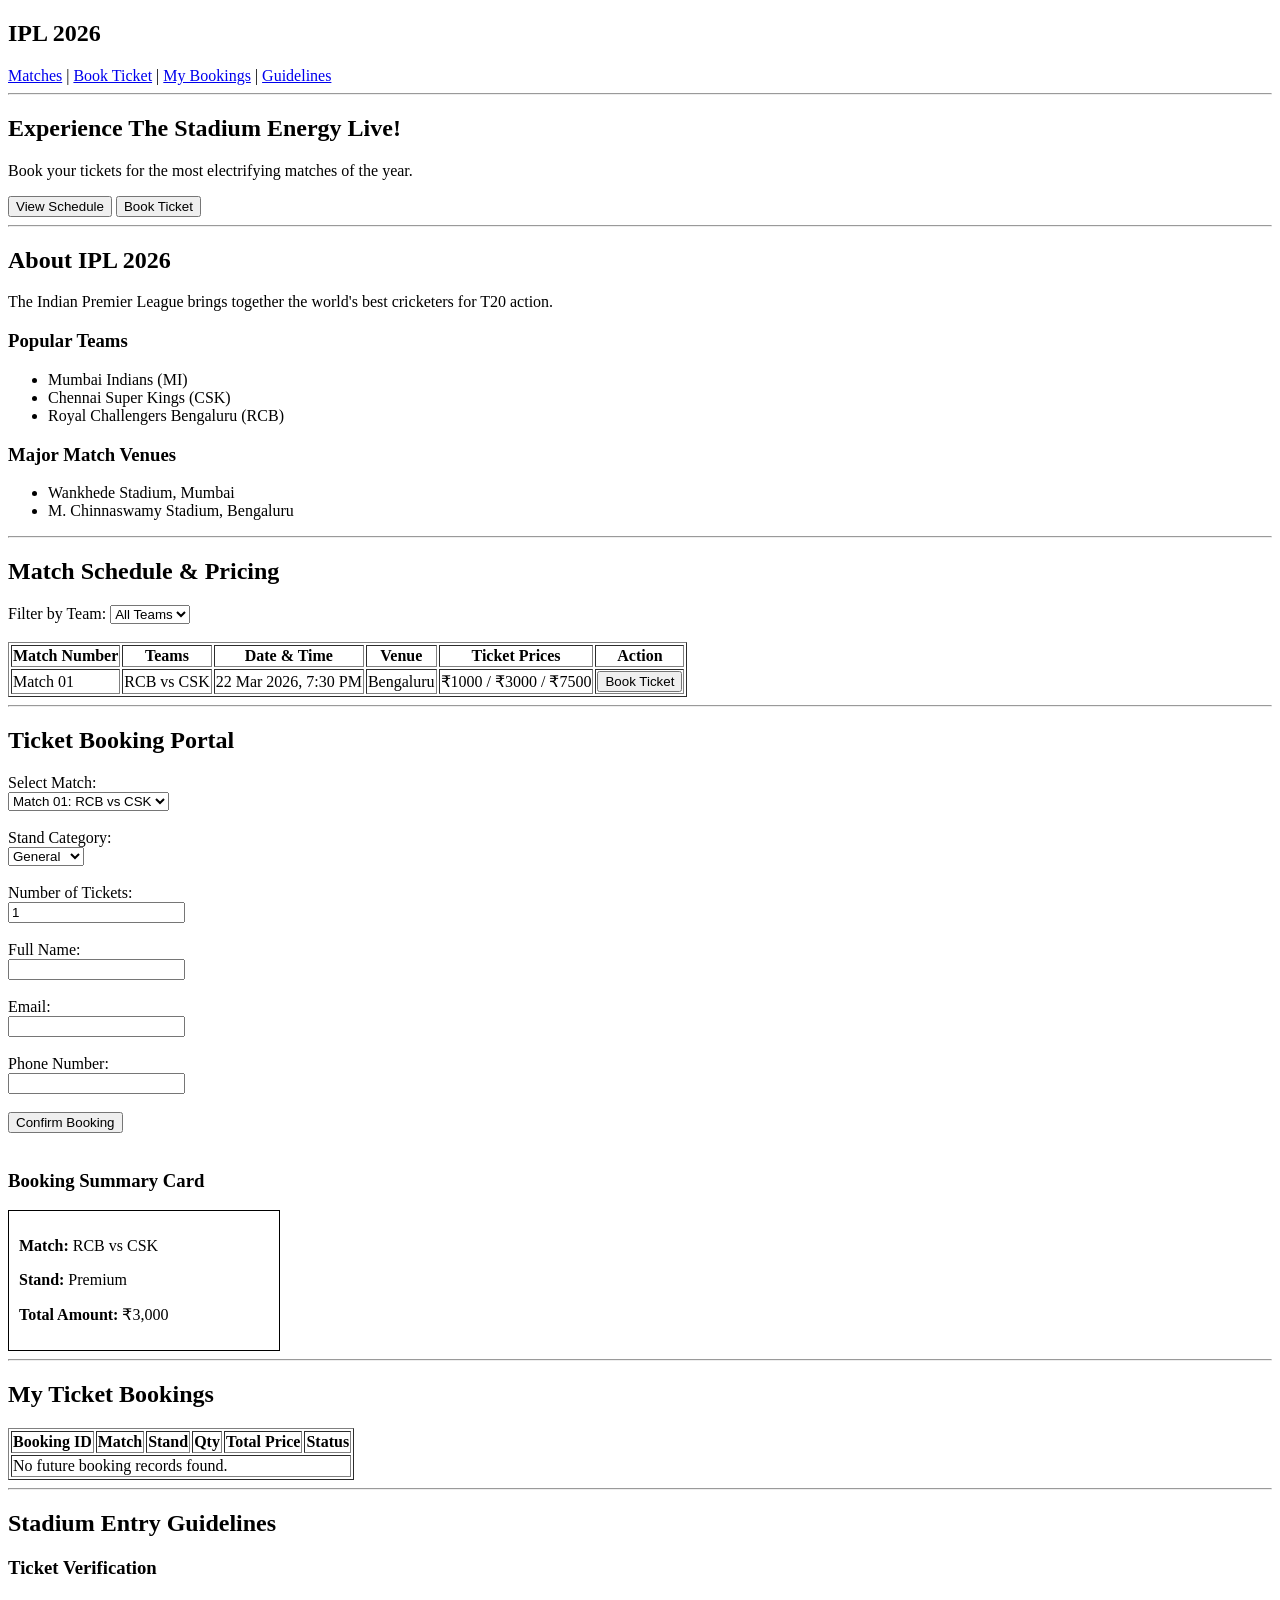
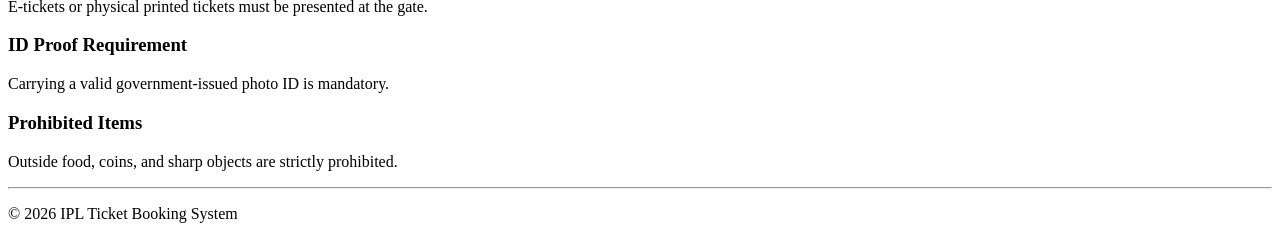
==== index.html @ 7bfd3eaf "Activity 1: IPL Ticket Booking Basic HTML Structure" ====
<!DOCTYPE html>
<html lang="en">
<head>
    <meta charset="UTF-8">
    <title>IPL Ticket Booking</title>
</head>
<body>

    <!-- 1. Navigation Bar -->
    <header>
        <h2>IPL 2026</h2>
        <nav>
            <a href="#matches">Matches</a> | 
            <a href="#book">Book Ticket</a> | 
            <a href="#my-bookings">My Bookings</a> | 
            <a href="#guidelines">Guidelines</a>
        </nav>
    </header>

    <hr>

    <!-- 2. Banner (Hero) Section -->
    <section>
        <h1>Experience The Stadium Energy Live!</h1>
        <p>Book your tickets for the most electrifying matches of the year.</p>
        <button>View Schedule</button>
        <button>Book Ticket</button>
    </section>

    <hr>
    <!-- 3. About IPL 2026 Section -->
    <section>
        <h2>About IPL 2026</h2>
        <p>The Indian Premier League brings together the world's best cricketers for T20 action.</p>
        
        <h3>Popular Teams</h3>
        <ul>
            <li>Mumbai Indians (MI)</li>
            <li>Chennai Super Kings (CSK)</li>
            <li>Royal Challengers Bengaluru (RCB)</li>
        </ul>

        <h3>Major Match Venues</h3>
        <ul>
            <li>Wankhede Stadium, Mumbai</li>
            <li>M. Chinnaswamy Stadium, Bengaluru</li>
        </ul>
    </section>

    <hr>
    <!-- 4 & 5. Match Schedule Section & Team Filter -->
    <section id="matches">
        <h2>Match Schedule & Pricing</h2>
        
        <label for="teamFilter">Filter by Team:</label>
        <select id="teamFilter">
            <option value="all">All Teams</option>
            <option value="rcb">RCB</option>
            <option value="csk">CSK</option>
        </select>
        <br><br>

        <table border="1">
            <thead>
                <tr>
                    <th>Match Number</th>
                    <th>Teams</th>
                    <th>Date & Time</th>
                    <th>Venue</th>
                    <th>Ticket Prices</th>
                    <th>Action</th>
                </tr>
            </thead>
            <tbody>
                <tr>
                    <td>Match 01</td>
                    <td>RCB vs CSK</td>
                    <td>22 Mar 2026, 7:30 PM</td>
                    <td>Bengaluru</td>
                    <td>₹1000 / ₹3000 / ₹7500</td>
                    <td><button>Book Ticket</button></td>
                </tr>
            </tbody>
        </table>
    </section>

    <hr>
    <!-- 6 & 7. Ticket Booking Form & Booking Summary Card -->
    <section id="book">
        <h2>Ticket Booking Portal</h2>
        
        <form>
            <label>Select Match:</label><br>
            <select>
                <option>Match 01: RCB vs CSK</option>
            </select><br><br>

            <label>Stand Category:</label><br>
            <select>
                <option>General</option>
                <option>Premium</option>
                <option>VIP</option>
            </select><br><br>

            <label>Number of Tickets:</label><br>
            <input type="number" value="1"><br><br>

            <label>Full Name:</label><br>
            <input type="text"><br><br>

            <label>Email:</label><br>
            <input type="email"><br><br>

            <label>Phone Number:</label><br>
            <input type="tel"><br><br>

            <button type="submit">Confirm Booking</button>
        </form>

        <br>
        <h3>Booking Summary Card</h3>
        <div style="border: 1px solid black; padding: 10px; width: 250px;">
            <p><strong>Match:</strong> RCB vs CSK</p>
            <p><strong>Stand:</strong> Premium</p>
            <p><strong>Total Amount:</strong> ₹3,000</p>
        </div>
    </section>

    <hr>
    <!-- 8. My Ticket Bookings Section -->
    <section id="my-bookings">
        <h2>My Ticket Bookings</h2>
        <table border="1">
            <thead>
                <tr>
                    <th>Booking ID</th>
                    <th>Match</th>
                    <th>Stand</th>
                    <th>Qty</th>
                    <th>Total Price</th>
                    <th>Status</th>
                </tr>
            </thead>
            <tbody>
                <tr>
                    <td colspan="6">No future booking records found.</td>
                </tr>
            </tbody>
        </table>
    </section>

    <hr>

    <!-- 9. Guidelines Section -->
    <section id="guidelines">
        <h2>Stadium Entry Guidelines</h2>
        <div>
            <h3>Ticket Verification</h3>
            <p>E-tickets or physical printed tickets must be presented at the gate.</p>
        </div>
        <div>
            <h3>ID Proof Requirement</h3>
            <p>Carrying a valid government-issued photo ID is mandatory.</p>
        </div>
        <div>
            <h3>Prohibited Items</h3>
            <p>Outside food, coins, and sharp objects are strictly prohibited.</p>
        </div>
    </section>

    <hr>

    <!-- 10. Footer -->
    <footer>
        <p>&copy; 2026 IPL Ticket Booking System</p>
    </footer>

</body>
</html>
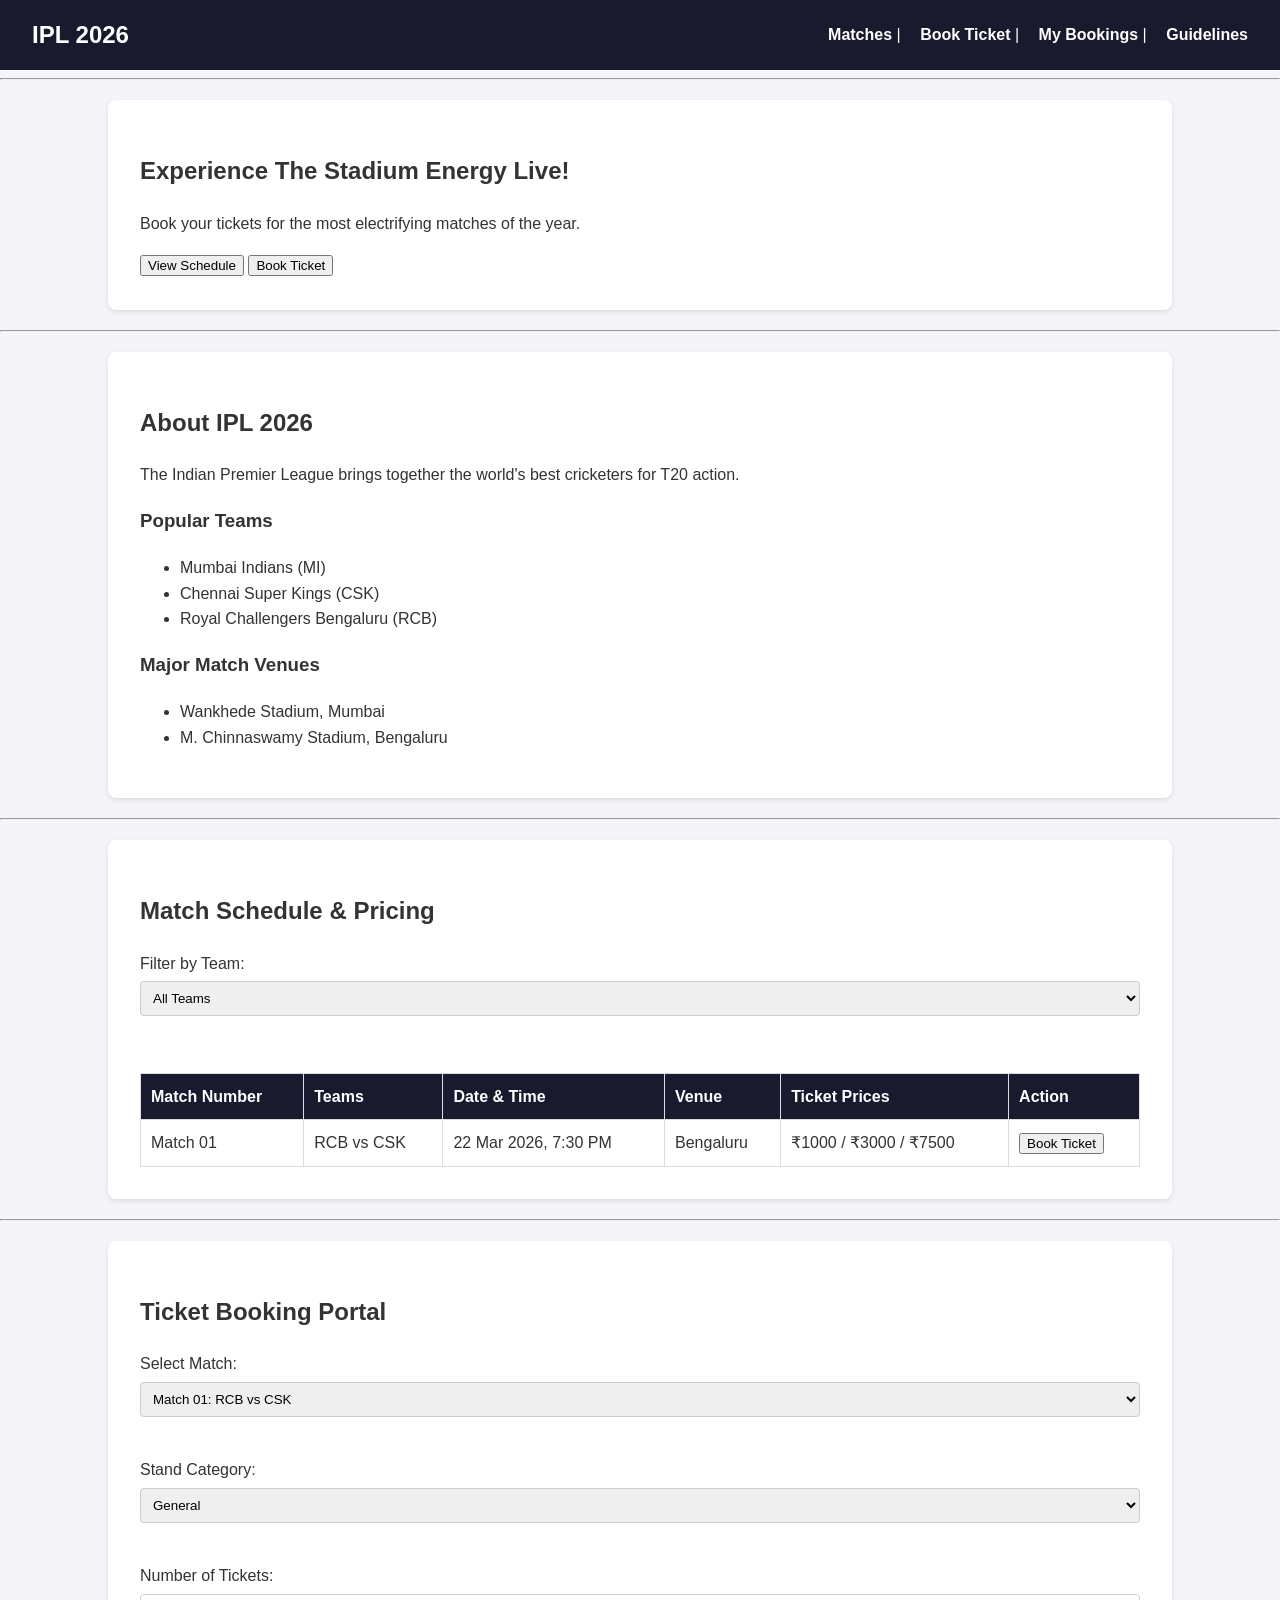
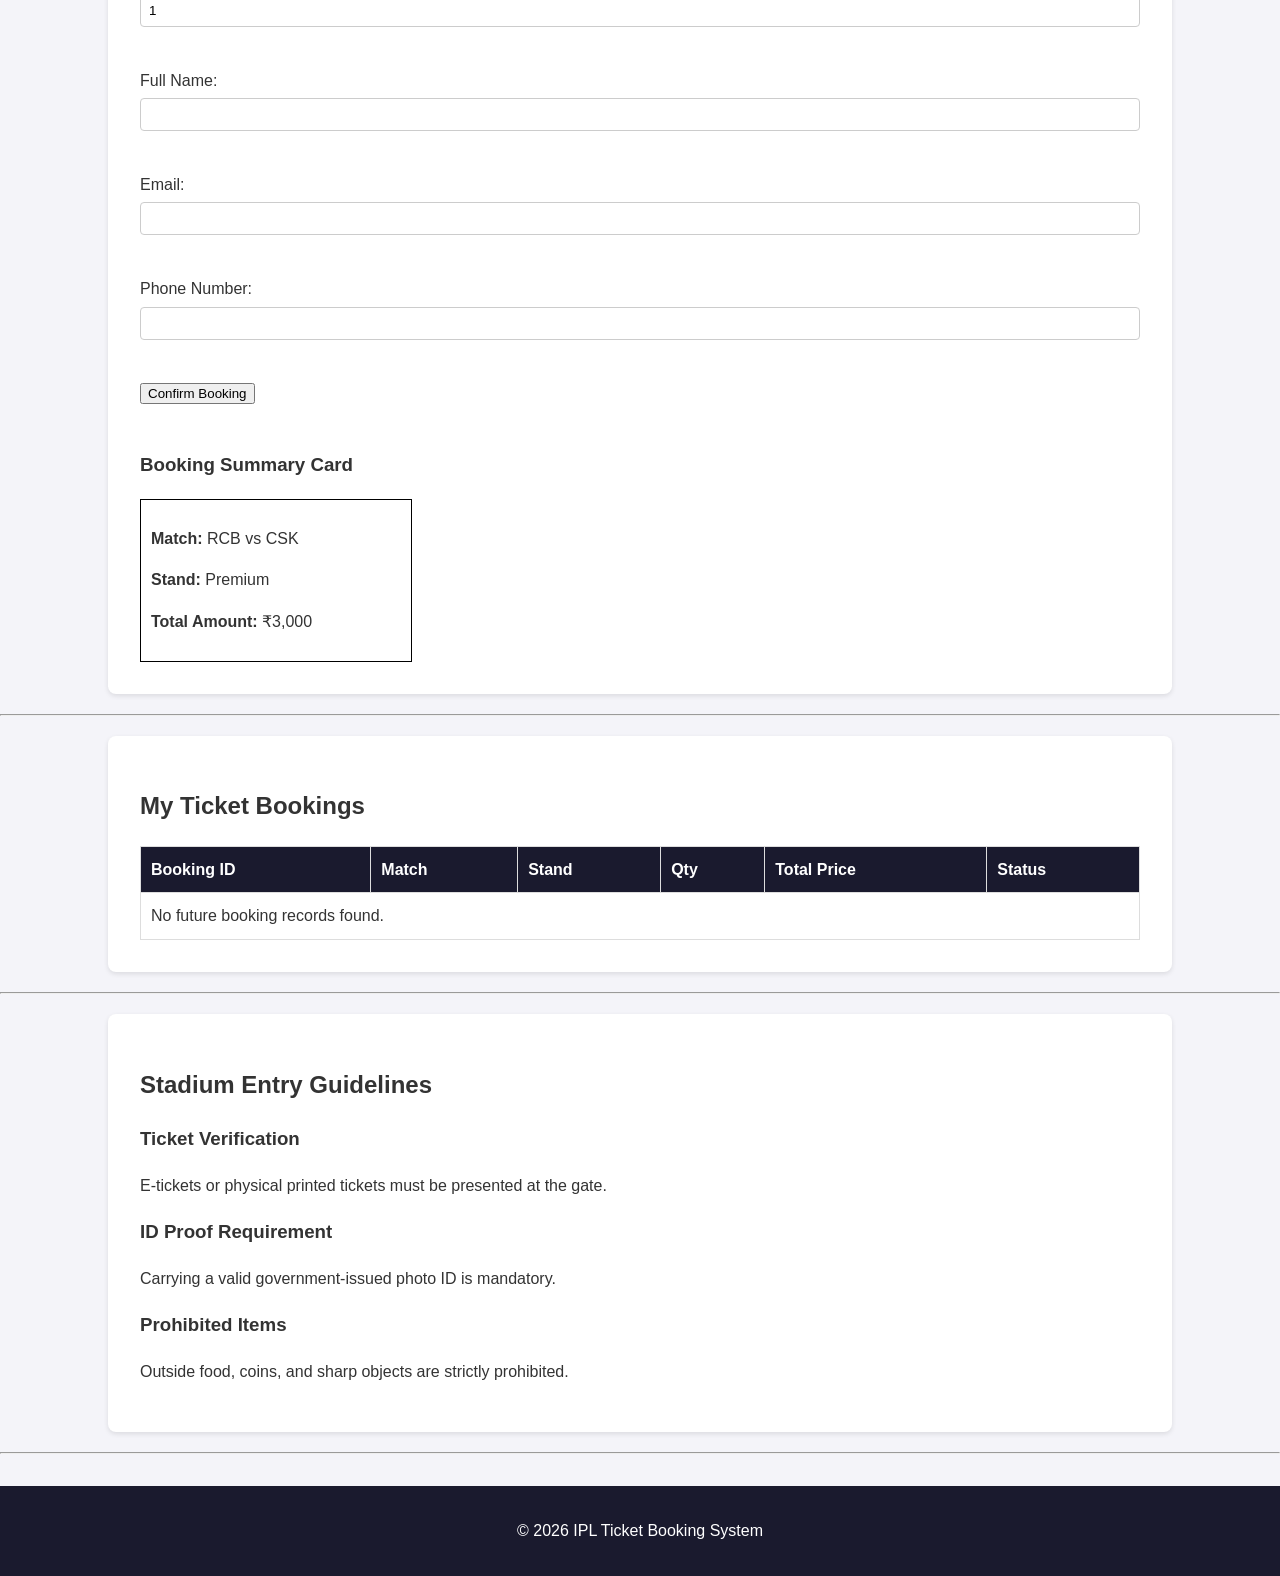
==== commit 04288161: "Complete Activity 2: Added CSS styles and stylesheet" ====
--- a/index.html
+++ b/index.html
@@ -3,6 +3,7 @@
 <head>
     <meta charset="UTF-8">
     <title>IPL Ticket Booking</title>
+    <link rel="stylesheet" href="CSS/style.css">
 </head>
 <body>
 
--- a/CSS/style.css
+++ b/CSS/style.css
@@ -0,0 +1,111 @@
+:root {
+    --primary-color: #1a1a2e;
+    --accent-color: #e94560;
+    --bg-color: #f4f4f9;
+    --text-color: #333333;
+    --white: #ffffff;
+}
+
+body {
+    font-family: Arial, sans-serif;
+    margin: 0;
+    padding: 0;
+    background-color: var(--bg-color);
+    color: var(--text-color);
+    line-height: 1.6;
+}
+
+/* Header & Navigation */
+header {
+    background-color: var(--primary-color);
+    color: var(--white);
+    padding: 1rem 2rem;
+    display: flex;
+    justify-content: space-between;
+    align-items: center;
+    position: sticky;
+    top: 0;
+    z-index: 100;
+}
+
+header h2 {
+    margin: 0;
+}
+
+nav a {
+    color: var(--white);
+    text-decoration: none;
+    margin-left: 15px;
+    font-weight: bold;
+}
+
+nav a:hover {
+    color: var(--accent-color);
+}
+
+/* Hero Section */
+.hero {
+    background: linear-gradient(rgba(0,0,0,0.6), rgba(0,0,0,0.6)), url('https://images.unsplash.com/photo-1540747913346-19e32dc3e97e?auto=format&fit=crop&w=1200&q=80') no-repeat center center/cover;
+    color: var(--white);
+    text-align: center;
+    padding: 4rem 2rem;
+}
+
+.hero button {
+    background-color: var(--accent-color);
+    color: var(--white);
+    border: none;
+    padding: 10px 20px;
+    margin: 10px;
+    cursor: pointer;
+    font-size: 1rem;
+    border-radius: 5px;
+}
+
+/* Sections & Cards */
+section {
+    max-width: 1000px;
+    margin: 20px auto;
+    background: var(--white);
+    padding: 2rem;
+    border-radius: 8px;
+    box-shadow: 0 2px 5px rgba(0,0,0,0.1);
+}
+
+/* Tables */
+table {
+    width: 100%;
+    border-collapse: collapse;
+    margin-top: 1rem;
+}
+
+th, td {
+    border: 1px solid #ddd;
+    padding: 10px;
+    text-align: left;
+}
+
+th {
+    background-color: var(--primary-color);
+    color: var(--white);
+}
+
+/* Forms */
+input, select {
+    width: 100%;
+    padding: 8px;
+    margin-top: 5px;
+    margin-bottom: 15px;
+    box-sizing: border-box;
+    border: 1px solid #ccc;
+    border-radius: 4px;
+}
+
+/* Footer */
+footer {
+    text-align: center;
+    padding: 1rem;
+    background-color: var(--primary-color);
+    color: var(--white);
+    margin-top: 2rem;
+}
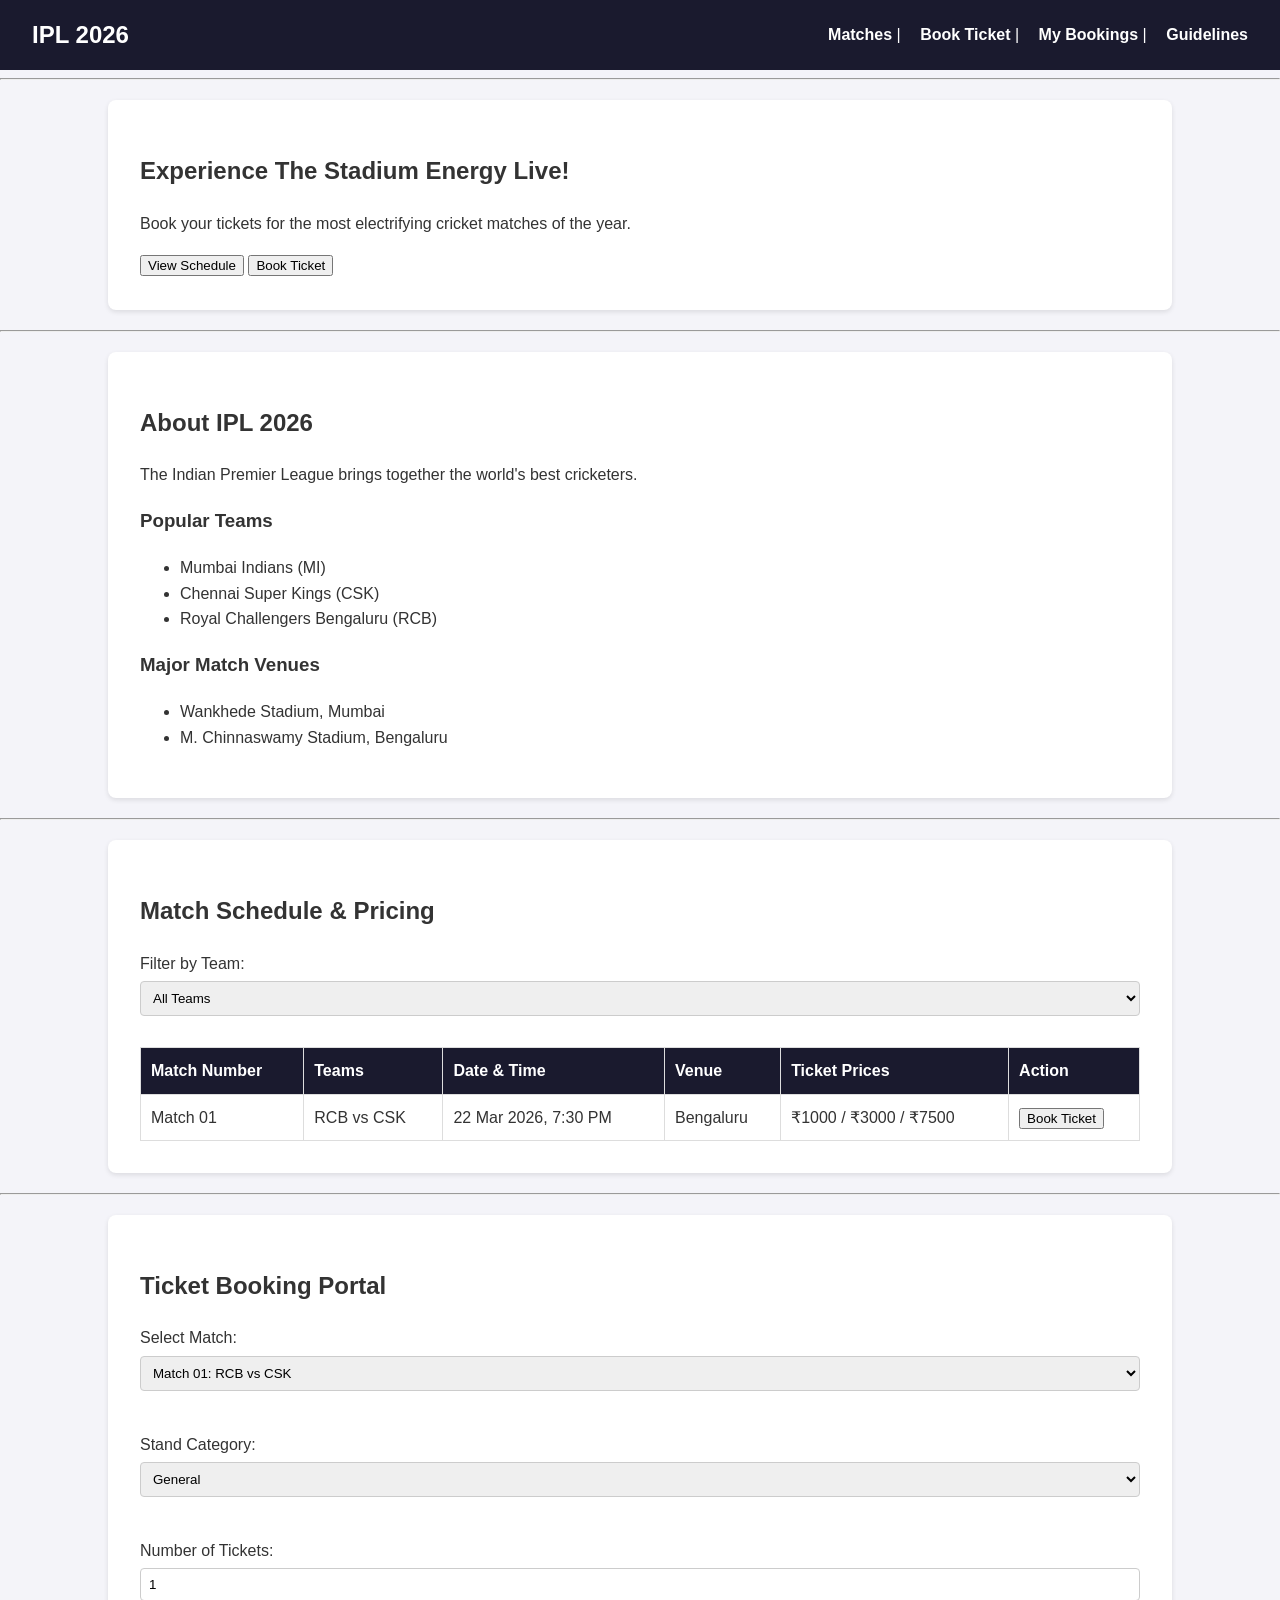
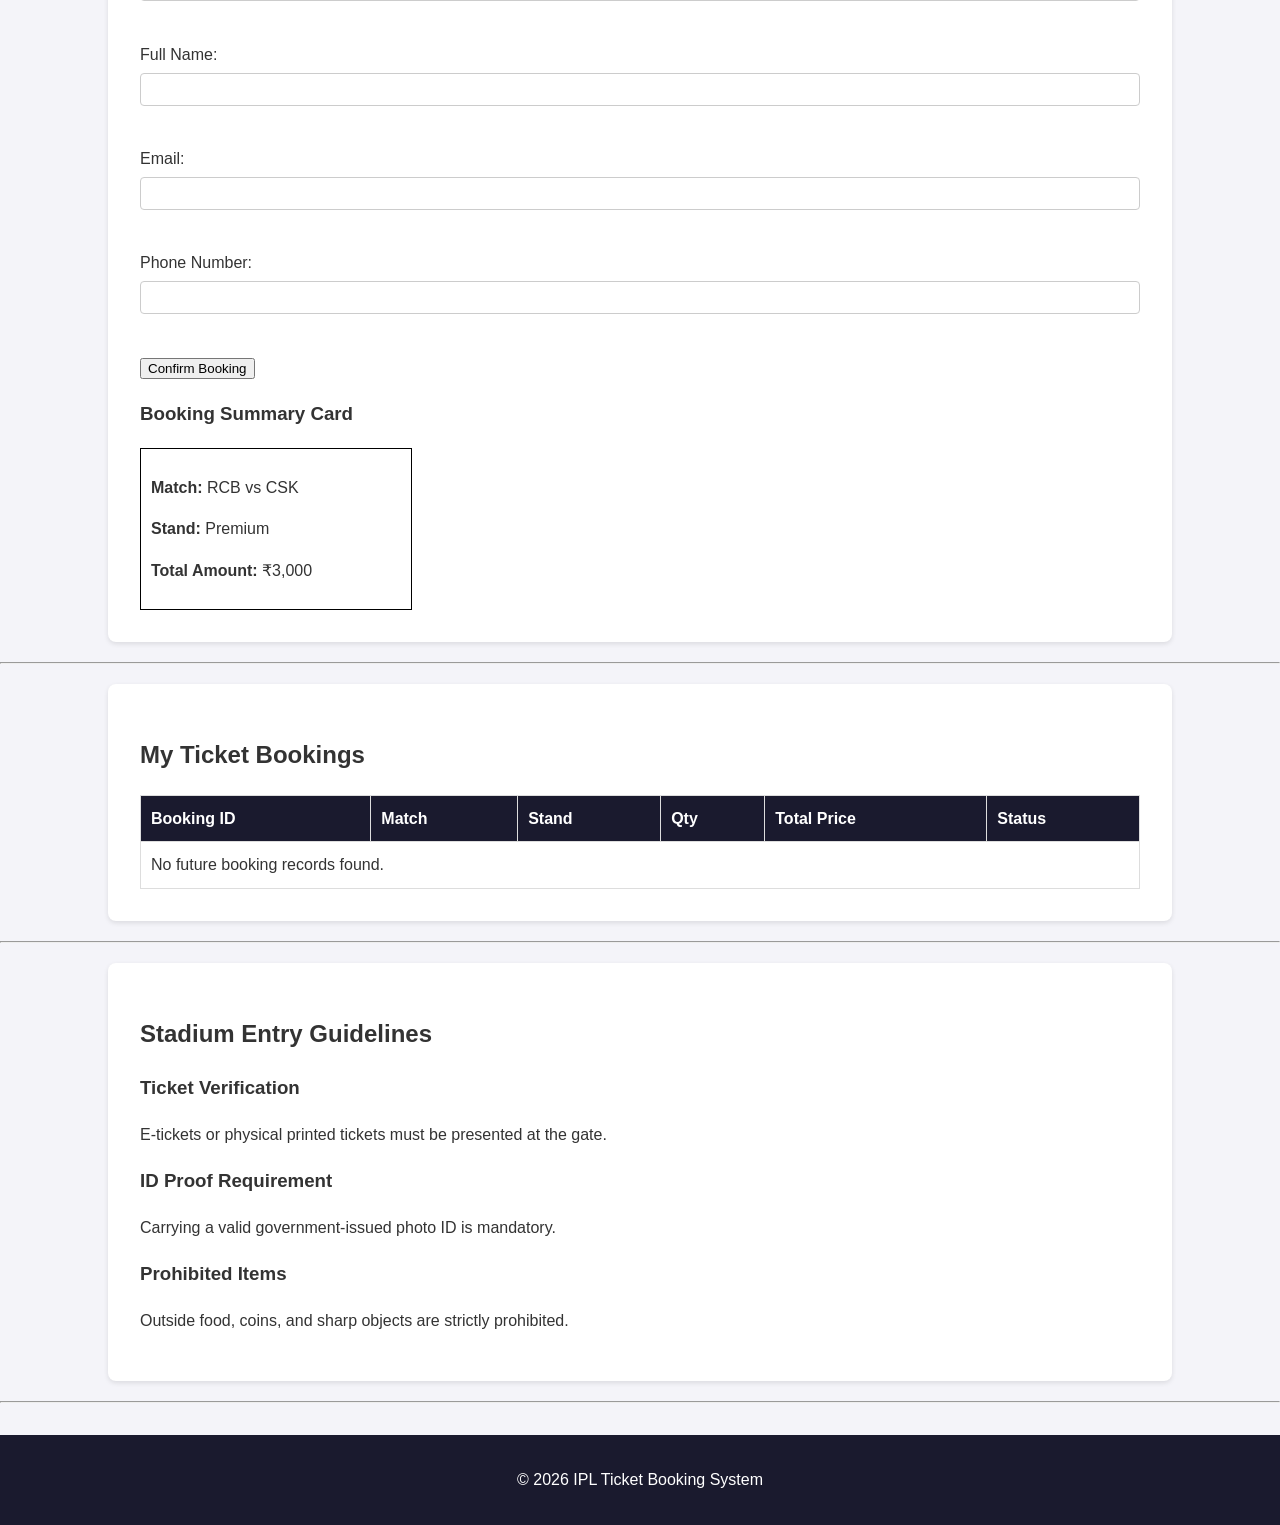
==== commit 800914d2: "Complete Activity 5: Added app.js with showToast and smooth scrolling" ====
--- a/index.html
+++ b/index.html
@@ -12,7 +12,7 @@
         <h2>IPL 2026</h2>
         <nav>
             <a href="#matches">Matches</a> | 
-            <a href="#book">Book Ticket</a> | 
+            <a href="booking.html">Book Ticket</a> | 
             <a href="#my-bookings">My Bookings</a> | 
             <a href="#guidelines">Guidelines</a>
         </nav>
@@ -23,16 +23,17 @@
     <!-- 2. Banner (Hero) Section -->
     <section>
         <h1>Experience The Stadium Energy Live!</h1>
-        <p>Book your tickets for the most electrifying matches of the year.</p>
+        <p>Book your tickets for the most electrifying cricket matches of the year.</p>
         <button>View Schedule</button>
         <button>Book Ticket</button>
     </section>
 
     <hr>
+
     <!-- 3. About IPL 2026 Section -->
     <section>
         <h2>About IPL 2026</h2>
-        <p>The Indian Premier League brings together the world's best cricketers for T20 action.</p>
+        <p>The Indian Premier League brings together the world's best cricketers.</p>
         
         <h3>Popular Teams</h3>
         <ul>
@@ -49,6 +50,7 @@
     </section>
 
     <hr>
+
     <!-- 4 & 5. Match Schedule Section & Team Filter -->
     <section id="matches">
         <h2>Match Schedule & Pricing</h2>
@@ -59,7 +61,6 @@
             <option value="rcb">RCB</option>
             <option value="csk">CSK</option>
         </select>
-        <br><br>
 
         <table border="1">
             <thead>
@@ -86,6 +87,7 @@
     </section>
 
     <hr>
+
     <!-- 6 & 7. Ticket Booking Form & Booking Summary Card -->
     <section id="book">
         <h2>Ticket Booking Portal</h2>
@@ -118,7 +120,6 @@
             <button type="submit">Confirm Booking</button>
         </form>
 
-        <br>
         <h3>Booking Summary Card</h3>
         <div style="border: 1px solid black; padding: 10px; width: 250px;">
             <p><strong>Match:</strong> RCB vs CSK</p>
@@ -128,6 +129,7 @@
     </section>
 
     <hr>
+
     <!-- 8. My Ticket Bookings Section -->
     <section id="my-bookings">
         <h2>My Ticket Bookings</h2>
@@ -175,6 +177,6 @@
     <footer>
         <p>&copy; 2026 IPL Ticket Booking System</p>
     </footer>
-
+    <script src="JS/app.js" defer></script>
 </body>
 </html>
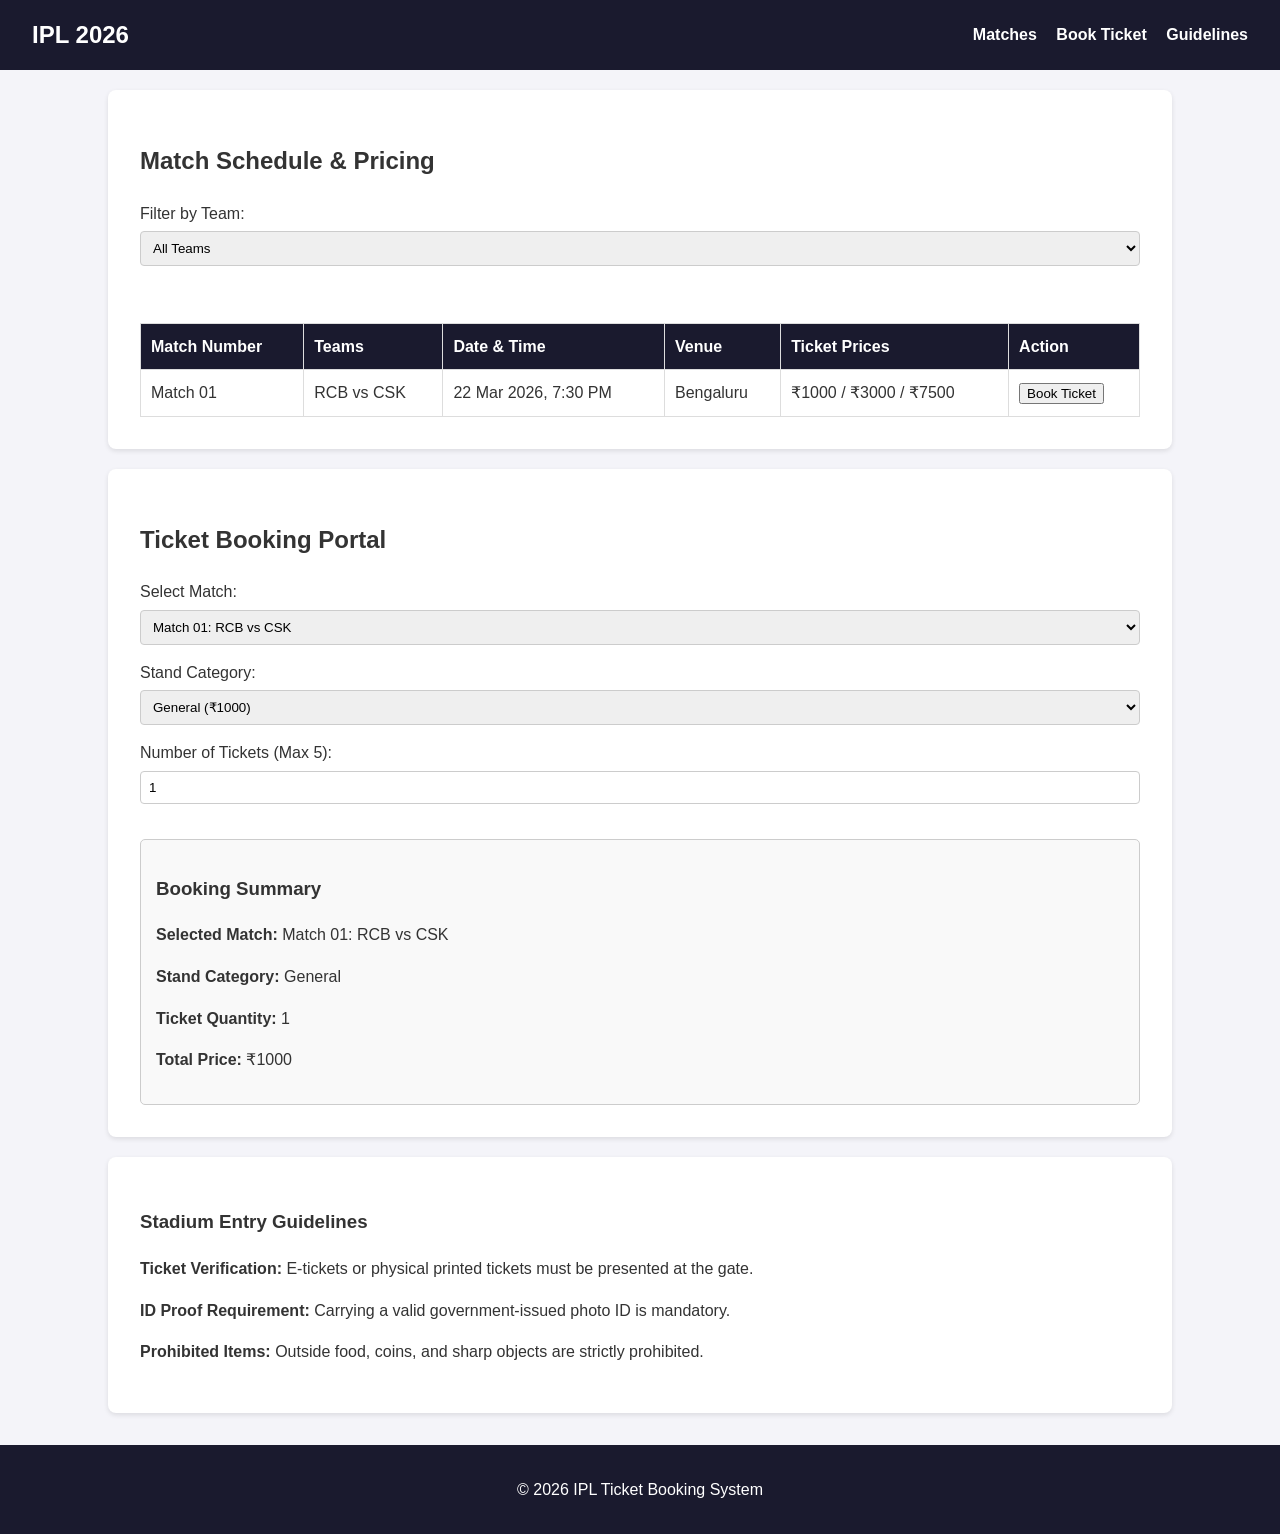
==== commit 00153fbc: "Complete Activity 7: Live booking summary calculation and DOM selectors" ====
--- a/index.html
+++ b/index.html
@@ -2,57 +2,23 @@
 <html lang="en">
 <head>
     <meta charset="UTF-8">
-    <title>IPL Ticket Booking</title>
+    <meta name="viewport" content="width=device-width, initial-scale=1.0">
+    <title>IPL 2026 - Ticket Booking</title>
     <link rel="stylesheet" href="CSS/style.css">
 </head>
 <body>
 
-    <!-- 1. Navigation Bar -->
     <header>
         <h2>IPL 2026</h2>
         <nav>
-            <a href="#matches">Matches</a> | 
-            <a href="booking.html">Book Ticket</a> | 
-            <a href="#my-bookings">My Bookings</a> | 
+            <a href="index.html">Matches</a>
+            <a href="#booking">Book Ticket</a>
             <a href="#guidelines">Guidelines</a>
         </nav>
     </header>
 
-    <hr>
-
-    <!-- 2. Banner (Hero) Section -->
+    <!-- Match Schedule Section -->
     <section>
-        <h1>Experience The Stadium Energy Live!</h1>
-        <p>Book your tickets for the most electrifying cricket matches of the year.</p>
-        <button>View Schedule</button>
-        <button>Book Ticket</button>
-    </section>
-
-    <hr>
-
-    <!-- 3. About IPL 2026 Section -->
-    <section>
-        <h2>About IPL 2026</h2>
-        <p>The Indian Premier League brings together the world's best cricketers.</p>
-        
-        <h3>Popular Teams</h3>
-        <ul>
-            <li>Mumbai Indians (MI)</li>
-            <li>Chennai Super Kings (CSK)</li>
-            <li>Royal Challengers Bengaluru (RCB)</li>
-        </ul>
-
-        <h3>Major Match Venues</h3>
-        <ul>
-            <li>Wankhede Stadium, Mumbai</li>
-            <li>M. Chinnaswamy Stadium, Bengaluru</li>
-        </ul>
-    </section>
-
-    <hr>
-
-    <!-- 4 & 5. Match Schedule Section & Team Filter -->
-    <section id="matches">
         <h2>Match Schedule & Pricing</h2>
         
         <label for="teamFilter">Filter by Team:</label>
@@ -61,6 +27,7 @@
             <option value="rcb">RCB</option>
             <option value="csk">CSK</option>
         </select>
+        <br><br>
 
         <table border="1">
             <thead>
@@ -80,103 +47,54 @@
                     <td>22 Mar 2026, 7:30 PM</td>
                     <td>Bengaluru</td>
                     <td>₹1000 / ₹3000 / ₹7500</td>
-                    <td><button>Book Ticket</button></td>
+                    <td><a href="#booking"><button>Book Ticket</button></a></td>
                 </tr>
             </tbody>
         </table>
     </section>
 
-    <hr>
+    <!-- Ticket Booking & Live Summary Section (Activity 7) -->
+    <section id="booking">
+        <h2>Ticket Booking Portal</h2>
+        <form id="bookingForm">
+            <label for="match">Select Match:</label>
+            <select id="match" name="match">
+                <option value="Match 01: RCB vs CSK">Match 01: RCB vs CSK</option>
+            </select>
 
-    <!-- 6 & 7. Ticket Booking Form & Booking Summary Card -->
-    <section id="book">
-        <h2>Ticket Booking Portal</h2>
-        
-        <form>
-            <label>Select Match:</label><br>
-            <select>
-                <option>Match 01: RCB vs CSK</option>
-            </select><br><br>
+            <label for="category">Stand Category:</label>
+            <select id="category" name="category">
+                <option value="General" data-price="1000">General (₹1000)</option>
+                <option value="VIP" data-price="3000">VIP (₹3000)</option>
+                <option value="Pavilion / Premium" data-price="7500">Pavilion / Premium (₹7500)</option>
+            </select>
 
-            <label>Stand Category:</label><br>
-            <select>
-                <option>General</option>
-                <option>Premium</option>
-                <option>VIP</option>
-            </select><br><br>
-
-            <label>Number of Tickets:</label><br>
-            <input type="number" value="1"><br><br>
-
-            <label>Full Name:</label><br>
-            <input type="text"><br><br>
-
-            <label>Email:</label><br>
-            <input type="email"><br><br>
-
-            <label>Phone Number:</label><br>
-            <input type="tel"><br><br>
-
-            <button type="submit">Confirm Booking</button>
+            <label for="tickets">Number of Tickets (Max 5):</label>
+            <input type="number" id="tickets" name="tickets" min="1" max="5" value="1">
         </form>
 
-        <h3>Booking Summary Card</h3>
-        <div style="border: 1px solid black; padding: 10px; width: 250px;">
-            <p><strong>Match:</strong> RCB vs CSK</p>
-            <p><strong>Stand:</strong> Premium</p>
-            <p><strong>Total Amount:</strong> ₹3,000</p>
+        <!-- Live Booking Summary Card -->
+        <div id="summaryCard" style="margin-top: 20px; padding: 15px; border: 1px solid #ccc; border-radius: 5px; background-color: #f9f9f9;">
+            <h3>Booking Summary</h3>
+            <p><strong>Selected Match:</strong> <span id="summaryMatch">Match 01: RCB vs CSK</span></p>
+            <p><strong>Stand Category:</strong> <span id="summaryStand">General</span></p>
+            <p><strong>Ticket Quantity:</strong> <span id="summaryQty">1</span></p>
+            <p><strong>Total Price:</strong> ₹<span id="summaryTotal">1000</span></p>
         </div>
     </section>
 
-    <hr>
-
-    <!-- 8. My Ticket Bookings Section -->
-    <section id="my-bookings">
-        <h2>My Ticket Bookings</h2>
-        <table border="1">
-            <thead>
-                <tr>
-                    <th>Booking ID</th>
-                    <th>Match</th>
-                    <th>Stand</th>
-                    <th>Qty</th>
-                    <th>Total Price</th>
-                    <th>Status</th>
-                </tr>
-            </thead>
-            <tbody>
-                <tr>
-                    <td colspan="6">No future booking records found.</td>
-                </tr>
-            </tbody>
-        </table>
+    <!-- Guidelines Section -->
+    <section id="guidelines">
+        <h3>Stadium Entry Guidelines</h3>
+        <p><strong>Ticket Verification:</strong> E-tickets or physical printed tickets must be presented at the gate.</p>
+        <p><strong>ID Proof Requirement:</strong> Carrying a valid government-issued photo ID is mandatory.</p>
+        <p><strong>Prohibited Items:</strong> Outside food, coins, and sharp objects are strictly prohibited.</p>
     </section>
 
-    <hr>
-
-    <!-- 9. Guidelines Section -->
-    <section id="guidelines">
-        <h2>Stadium Entry Guidelines</h2>
-        <div>
-            <h3>Ticket Verification</h3>
-            <p>E-tickets or physical printed tickets must be presented at the gate.</p>
-        </div>
-        <div>
-            <h3>ID Proof Requirement</h3>
-            <p>Carrying a valid government-issued photo ID is mandatory.</p>
-        </div>
-        <div>
-            <h3>Prohibited Items</h3>
-            <p>Outside food, coins, and sharp objects are strictly prohibited.</p>
-        </div>
-    </section>
-
-    <hr>
-
-    <!-- 10. Footer -->
     <footer>
         <p>&copy; 2026 IPL Ticket Booking System</p>
     </footer>
+
     <script src="JS/app.js" defer></script>
 </body>
 </html>
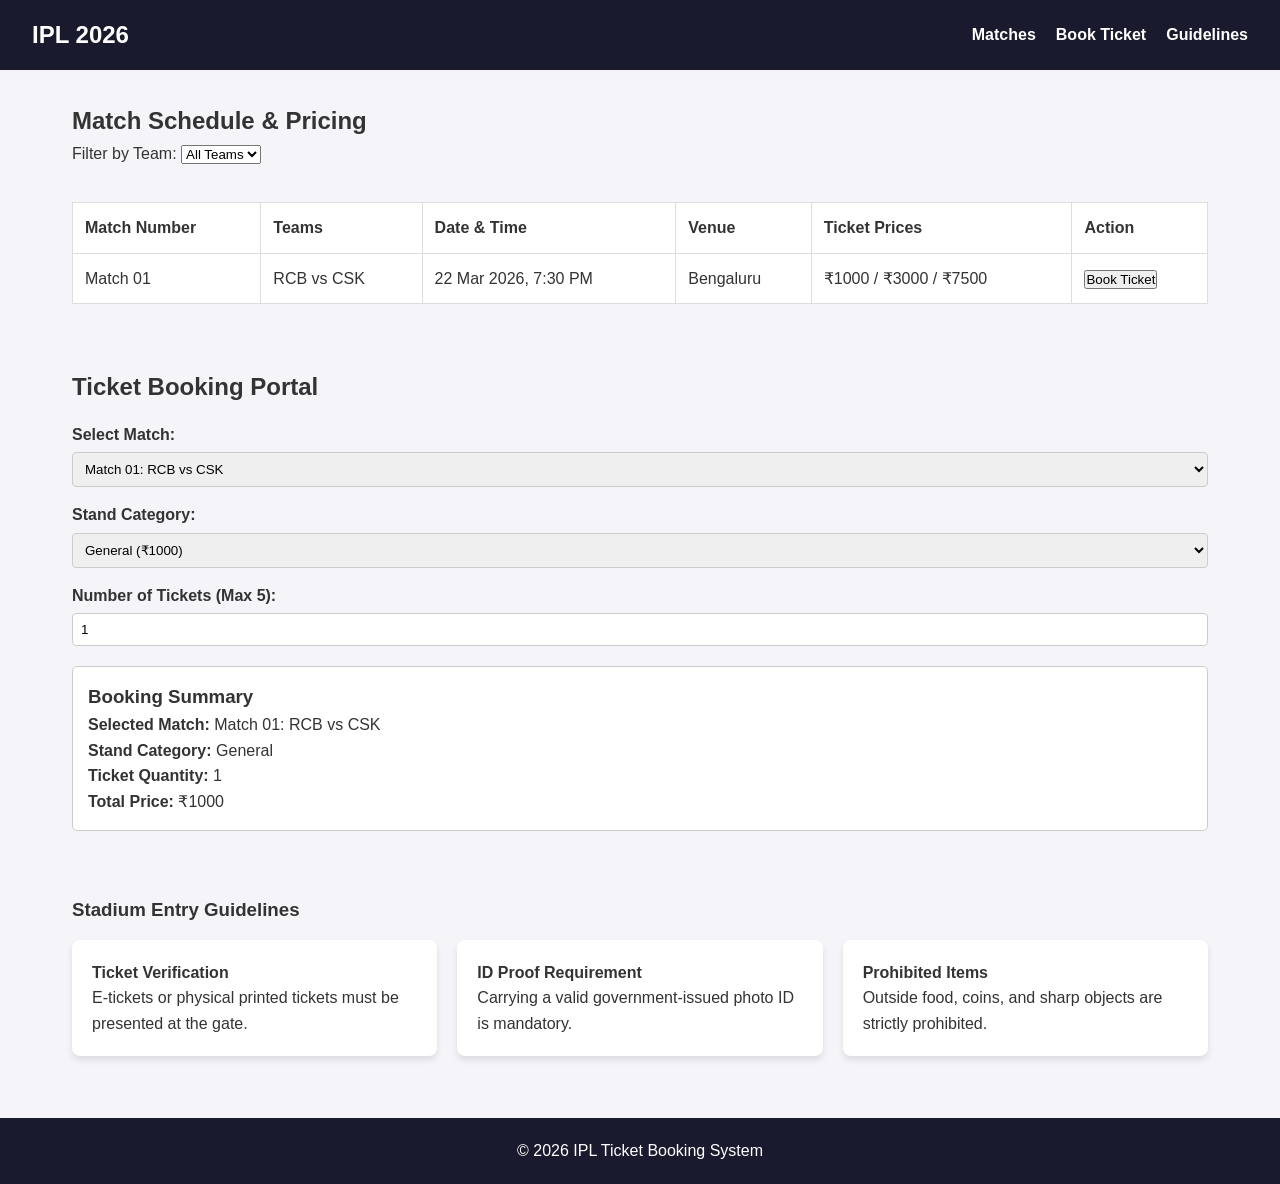
==== commit 10b357ba: "Complete Activity 8: Responsive layout using CSS Grid, Flexbox, and mobile Hamburger menu" ====
--- a/index.html
+++ b/index.html
@@ -10,7 +10,8 @@
 
     <header>
         <h2>IPL 2026</h2>
-        <nav>
+        <button class="hamburger" id="hamburgerBtn">&#9776;</button>
+        <nav id="navMenu">
             <a href="index.html">Matches</a>
             <a href="#booking">Book Ticket</a>
             <a href="#guidelines">Guidelines</a>
@@ -53,7 +54,7 @@
         </table>
     </section>
 
-    <!-- Ticket Booking & Live Summary Section (Activity 7) -->
+    <!-- Ticket Booking & Live Summary Section -->
     <section id="booking">
         <h2>Ticket Booking Portal</h2>
         <form id="bookingForm">
@@ -74,7 +75,7 @@
         </form>
 
         <!-- Live Booking Summary Card -->
-        <div id="summaryCard" style="margin-top: 20px; padding: 15px; border: 1px solid #ccc; border-radius: 5px; background-color: #f9f9f9;">
+        <div id="summaryCard" style="margin-top: 20px; padding: 15px; border: 1px solid #ccc; border-radius: 5px; background-color: #fff;">
             <h3>Booking Summary</h3>
             <p><strong>Selected Match:</strong> <span id="summaryMatch">Match 01: RCB vs CSK</span></p>
             <p><strong>Stand Category:</strong> <span id="summaryStand">General</span></p>
@@ -83,12 +84,23 @@
         </div>
     </section>
 
-    <!-- Guidelines Section -->
+    <!-- Guidelines Section with CSS Grid Cards -->
     <section id="guidelines">
         <h3>Stadium Entry Guidelines</h3>
-        <p><strong>Ticket Verification:</strong> E-tickets or physical printed tickets must be presented at the gate.</p>
-        <p><strong>ID Proof Requirement:</strong> Carrying a valid government-issued photo ID is mandatory.</p>
-        <p><strong>Prohibited Items:</strong> Outside food, coins, and sharp objects are strictly prohibited.</p>
+        <div class="grid-container">
+            <div class="card">
+                <h4>Ticket Verification</h4>
+                <p>E-tickets or physical printed tickets must be presented at the gate.</p>
+            </div>
+            <div class="card">
+                <h4>ID Proof Requirement</h4>
+                <p>Carrying a valid government-issued photo ID is mandatory.</p>
+            </div>
+            <div class="card">
+                <h4>Prohibited Items</h4>
+                <p>Outside food, coins, and sharp objects are strictly prohibited.</p>
+            </div>
+        </div>
     </section>
 
     <footer>
--- a/CSS/style.css
+++ b/CSS/style.css
@@ -1,111 +1,139 @@
-:root {
-    --primary-color: #1a1a2e;
-    --accent-color: #e94560;
-    --bg-color: #f4f4f9;
-    --text-color: #333333;
-    --white: #ffffff;
+/* Global Reset */
+* {
+    box-sizing: border-box;
+    margin: 0;
+    padding: 0;
+    font-family: Arial, sans-serif;
 }
 
 body {
-    font-family: Arial, sans-serif;
-    margin: 0;
-    padding: 0;
-    background-color: var(--bg-color);
-    color: var(--text-color);
+    background-color: #f4f4f9;
+    color: #333;
     line-height: 1.6;
 }
 
-/* Header & Navigation */
+/* Flexbox Navigation Bar */
 header {
-    background-color: var(--primary-color);
-    color: var(--white);
-    padding: 1rem 2rem;
     display: flex;
     justify-content: space-between;
     align-items: center;
+    background-color: #1a1a2e;
+    color: #fff;
+    padding: 1rem 2rem;
     position: sticky;
     top: 0;
-    z-index: 100;
+    z-index: 1000;
 }
 
-header h2 {
-    margin: 0;
+nav {
+    display: flex;
+    gap: 20px;
 }
 
 nav a {
-    color: var(--white);
+    color: #fff;
     text-decoration: none;
-    margin-left: 15px;
     font-weight: bold;
 }
 
 nav a:hover {
-    color: var(--accent-color);
+    color: #e94560;
 }
 
-/* Hero Section */
-.hero {
-    background: linear-gradient(rgba(0,0,0,0.6), rgba(0,0,0,0.6)), url('https://images.unsplash.com/photo-1540747913346-19e32dc3e97e?auto=format&fit=crop&w=1200&q=80') no-repeat center center/cover;
-    color: var(--white);
-    text-align: center;
-    padding: 4rem 2rem;
+/* Hamburger Menu Button (Hidden by default on desktop) */
+.hamburger {
+    display: none;
+    font-size: 1.8rem;
+    background: none;
+    border: none;
+    color: #fff;
+    cursor: pointer;
 }
 
-.hero button {
-    background-color: var(--accent-color);
-    color: var(--white);
-    border: none;
-    padding: 10px 20px;
-    margin: 10px;
-    cursor: pointer;
-    font-size: 1rem;
-    border-radius: 5px;
+/* Sections */
+section {
+    padding: 2rem;
+    max-width: 1200px;
+    margin: auto;
 }
 
-/* Sections & Cards */
-section {
-    max-width: 1000px;
-    margin: 20px auto;
-    background: var(--white);
-    padding: 2rem;
-    border-radius: 8px;
-    box-shadow: 0 2px 5px rgba(0,0,0,0.1);
-}
-
-/* Tables */
+/* Tables and Form Elements */
 table {
     width: 100%;
     border-collapse: collapse;
-    margin-top: 1rem;
+    margin-top: 10px;
+    background: #fff;
 }
 
 th, td {
+    padding: 12px;
+    text-align: left;
     border: 1px solid #ddd;
-    padding: 10px;
-    text-align: left;
 }
 
-th {
-    background-color: var(--primary-color);
-    color: var(--white);
+form label {
+    display: block;
+    margin-top: 15px;
+    font-weight: bold;
 }
 
-/* Forms */
-input, select {
+form select, form input {
     width: 100%;
     padding: 8px;
     margin-top: 5px;
-    margin-bottom: 15px;
-    box-sizing: border-box;
     border: 1px solid #ccc;
     border-radius: 4px;
 }
 
-/* Footer */
+/* CSS Grid for Guidelines Cards */
+.grid-container {
+    display: grid;
+    grid-template-columns: repeat(3, 1fr);
+    gap: 20px;
+    margin-top: 15px;
+}
+
+.card {
+    background: #fff;
+    padding: 20px;
+    border-radius: 8px;
+    box-shadow: 0 4px 6px rgba(0,0,0,0.1);
+}
+
 footer {
     text-align: center;
-    padding: 1rem;
-    background-color: var(--primary-color);
-    color: var(--white);
-    margin-top: 2rem;
+    padding: 20px;
+    background-color: #1a1a2e;
+    color: white;
+    margin-top: 30px;
+}
+
+/* Responsive Media Query for Tablets and Phones */
+@media (max-width: 768px) {
+    header {
+        flex-direction: column;
+        align-items: flex-start;
+    }
+
+    .hamburger {
+        display: block;
+        position: absolute;
+        right: 20px;
+        top: 20px;
+    }
+
+    nav {
+        display: none; /* Hidden until toggled via JS */
+        flex-direction: column;
+        width: 100%;
+        margin-top: 15px;
+    }
+
+    nav.active {
+        display: flex;
+    }
+
+    .grid-container {
+        grid-template-columns: 1fr; /* Stack into single column */
+    }
 }
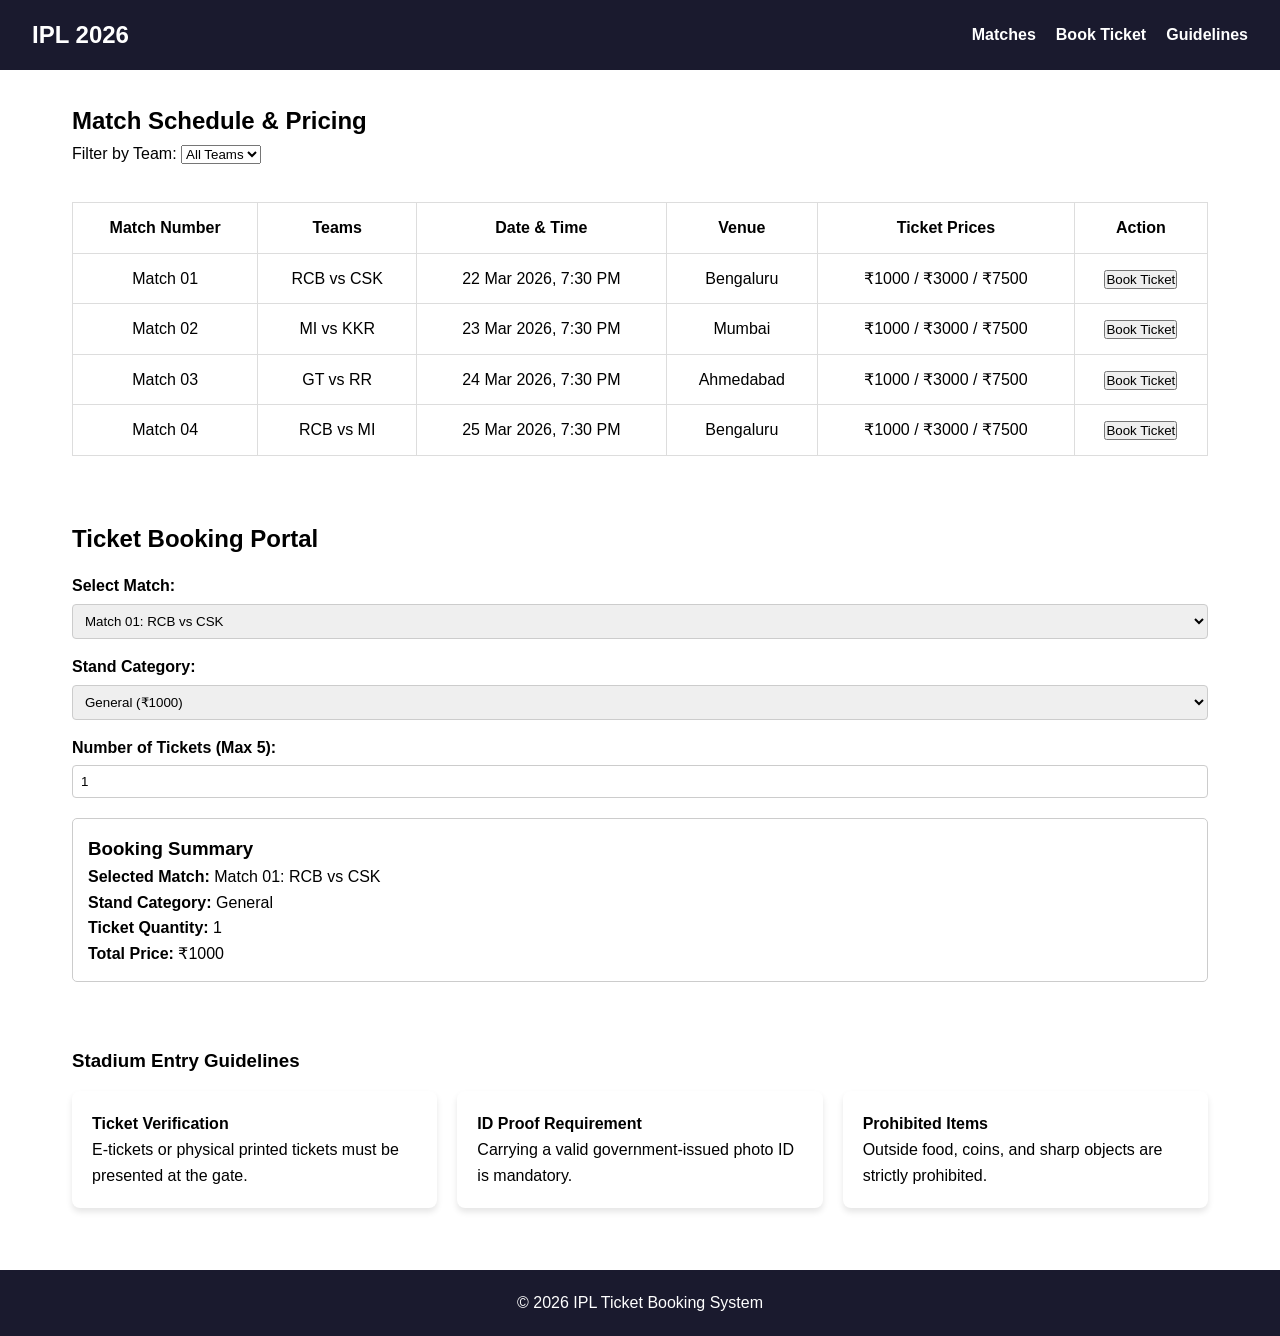
==== commit 666cc2dd: "Complete Activity 8: Responsive layout, multiple matches, and team filter" ====
--- a/index.html
+++ b/index.html
@@ -27,10 +27,14 @@
             <option value="all">All Teams</option>
             <option value="rcb">RCB</option>
             <option value="csk">CSK</option>
+            <option value="mi">MI</option>
+            <option value="kkr">KKR</option>
+            <option value="gt">GT</option>
+            <option value="rr">RR</option>
         </select>
         <br><br>
 
-        <table border="1">
+        <table border="1" id="matchTable">
             <thead>
                 <tr>
                     <th>Match Number</th>
@@ -42,13 +46,37 @@
                 </tr>
             </thead>
             <tbody>
-                <tr>
+                <tr data-teams="rcb csk">
                     <td>Match 01</td>
                     <td>RCB vs CSK</td>
                     <td>22 Mar 2026, 7:30 PM</td>
                     <td>Bengaluru</td>
                     <td>₹1000 / ₹3000 / ₹7500</td>
-                    <td><a href="#booking"><button>Book Ticket</button></a></td>
+                    <td><a href="#booking" class="book-match-btn" data-match="Match 01: RCB vs CSK"><button>Book Ticket</button></a></td>
+                </tr>
+                <tr data-teams="mi kkr">
+                    <td>Match 02</td>
+                    <td>MI vs KKR</td>
+                    <td>23 Mar 2026, 7:30 PM</td>
+                    <td>Mumbai</td>
+                    <td>₹1000 / ₹3000 / ₹7500</td>
+                    <td><a href="#booking" class="book-match-btn" data-match="Match 02: MI vs KKR"><button>Book Ticket</button></a></td>
+                </tr>
+                <tr data-teams="gt rr">
+                    <td>Match 03</td>
+                    <td>GT vs RR</td>
+                    <td>24 Mar 2026, 7:30 PM</td>
+                    <td>Ahmedabad</td>
+                    <td>₹1000 / ₹3000 / ₹7500</td>
+                    <td><a href="#booking" class="book-match-btn" data-match="Match 03: GT vs RR"><button>Book Ticket</button></a></td>
+                </tr>
+                <tr data-teams="rcb mi">
+                    <td>Match 04</td>
+                    <td>RCB vs MI</td>
+                    <td>25 Mar 2026, 7:30 PM</td>
+                    <td>Bengaluru</td>
+                    <td>₹1000 / ₹3000 / ₹7500</td>
+                    <td><a href="#booking" class="book-match-btn" data-match="Match 04: RCB vs MI"><button>Book Ticket</button></a></td>
                 </tr>
             </tbody>
         </table>
@@ -61,6 +89,9 @@
             <label for="match">Select Match:</label>
             <select id="match" name="match">
                 <option value="Match 01: RCB vs CSK">Match 01: RCB vs CSK</option>
+                <option value="Match 02: MI vs KKR">Match 02: MI vs KKR</option>
+                <option value="Match 03: GT vs RR">Match 03: GT vs RR</option>
+                <option value="Match 04: RCB vs MI">Match 04: RCB vs MI</option>
             </select>
 
             <label for="category">Stand Category:</label>
--- a/CSS/style.css
+++ b/CSS/style.css
@@ -1,4 +1,3 @@
-/* Global Reset */
 * {
     box-sizing: border-box;
     margin: 0;
@@ -7,12 +6,11 @@
 }
 
 body {
-    background-color: #f4f4f9;
+    background-color: #f4f4f9
     color: #333;
     line-height: 1.6;
 }
 
-/* Flexbox Navigation Bar */
 header {
     display: flex;
     justify-content: space-between;
@@ -57,7 +55,6 @@
     margin: auto;
 }
 
-/* Tables and Form Elements */
 table {
     width: 100%;
     border-collapse: collapse;
@@ -67,7 +64,7 @@
 
 th, td {
     padding: 12px;
-    text-align: left;
+    text-align: center;
     border: 1px solid #ddd;
 }
 
@@ -85,7 +82,6 @@
     border-radius: 4px;
 }
 
-/* CSS Grid for Guidelines Cards */
 .grid-container {
     display: grid;
     grid-template-columns: repeat(3, 1fr);
@@ -108,7 +104,6 @@
     margin-top: 30px;
 }
 
-/* Responsive Media Query for Tablets and Phones */
 @media (max-width: 768px) {
     header {
         flex-direction: column;
@@ -121,7 +116,6 @@
         right: 20px;
         top: 20px;
     }
-
     nav {
         display: none; /* Hidden until toggled via JS */
         flex-direction: column;
@@ -136,4 +130,5 @@
     .grid-container {
         grid-template-columns: 1fr; /* Stack into single column */
     }
+
 }
